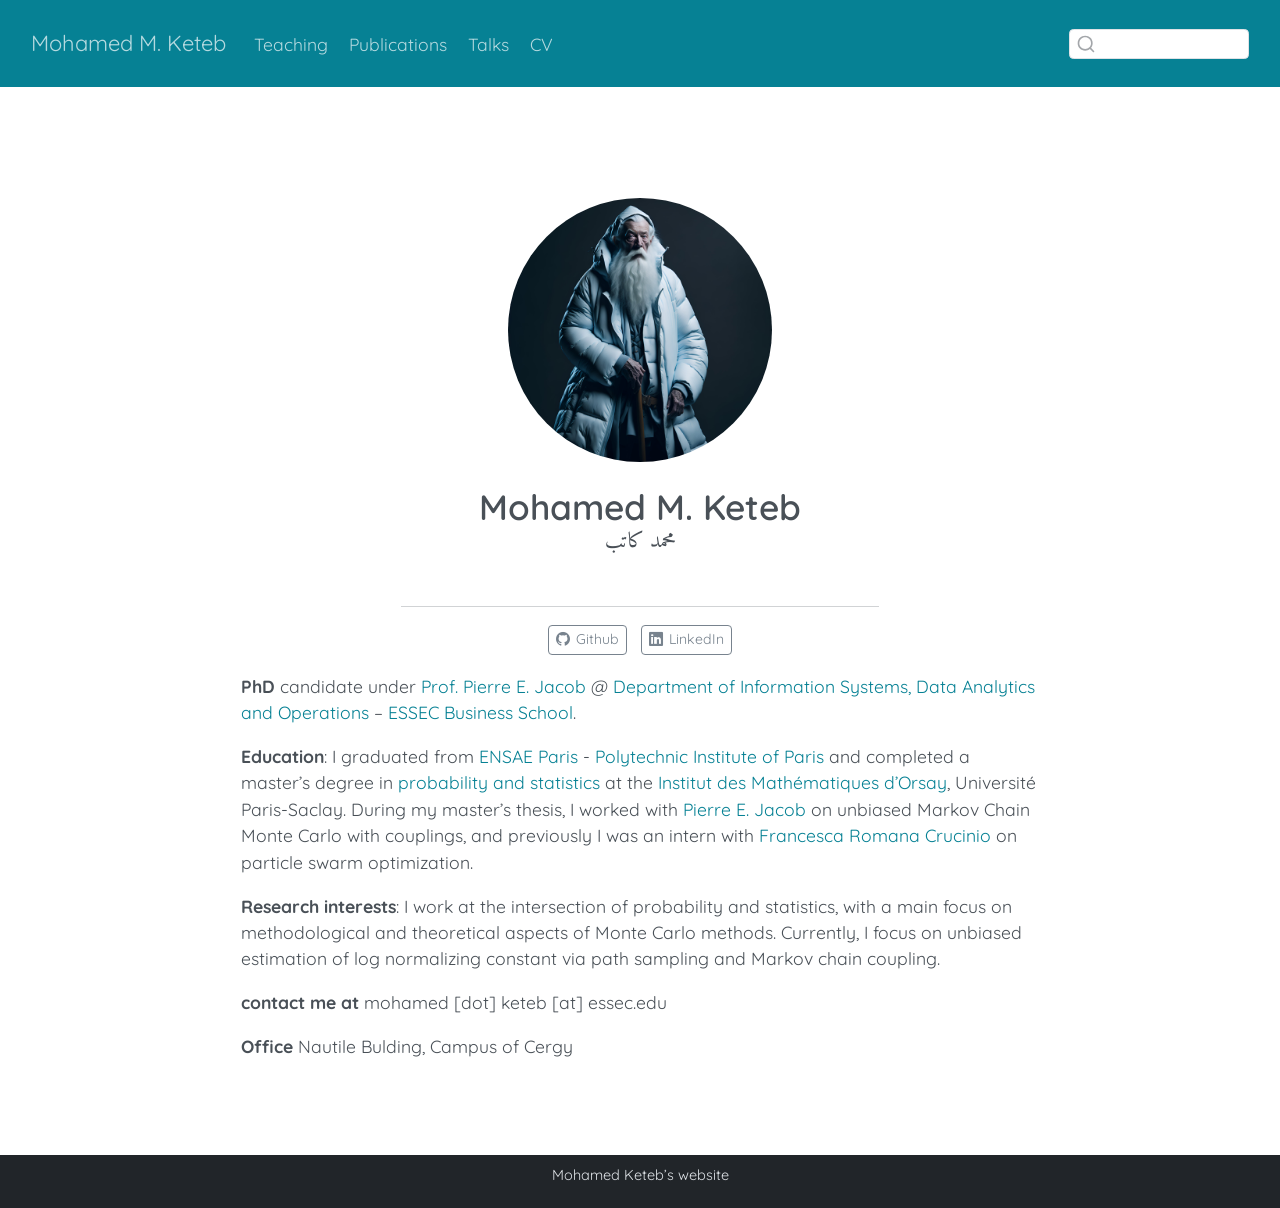
==== docs/index.html @ 49b53f2e "update" ====
<!DOCTYPE html>
<html xmlns="http://www.w3.org/1999/xhtml" lang="en" xml:lang="en"><head>

<meta charset="utf-8">
<meta name="generator" content="quarto-1.8.27">

<meta name="viewport" content="width=device-width, initial-scale=1.0, user-scalable=yes">


<title>Mohamed M. Keteb</title>
<style>
code{white-space: pre-wrap;}
span.smallcaps{font-variant: small-caps;}
div.columns{display: flex; gap: min(4vw, 1.5em);}
div.column{flex: auto; overflow-x: auto;}
div.hanging-indent{margin-left: 1.5em; text-indent: -1.5em;}
ul.task-list{list-style: none;}
ul.task-list li input[type="checkbox"] {
  width: 0.8em;
  margin: 0 0.8em 0.2em -1em; /* quarto-specific, see https://github.com/quarto-dev/quarto-cli/issues/4556 */ 
  vertical-align: middle;
}
</style>


<script src="site_libs/quarto-nav/quarto-nav.js"></script>
<script src="site_libs/clipboard/clipboard.min.js"></script>
<script src="site_libs/quarto-search/autocomplete.umd.js"></script>
<script src="site_libs/quarto-search/fuse.min.js"></script>
<script src="site_libs/quarto-search/quarto-search.js"></script>
<meta name="quarto:offset" content="./">
<script src="site_libs/quarto-html/quarto.js" type="module"></script>
<script src="site_libs/quarto-html/tabsets/tabsets.js" type="module"></script>
<script src="site_libs/quarto-html/axe/axe-check.js" type="module"></script>
<script src="site_libs/quarto-html/popper.min.js"></script>
<script src="site_libs/quarto-html/tippy.umd.min.js"></script>
<link href="site_libs/quarto-html/tippy.css" rel="stylesheet">
<link href="site_libs/quarto-html/quarto-syntax-highlighting-ed96de9b727972fe78a7b5d16c58bf87.css" rel="stylesheet" id="quarto-text-highlighting-styles">
<script src="site_libs/bootstrap/bootstrap.min.js"></script>
<link href="site_libs/bootstrap/bootstrap-icons.css" rel="stylesheet">
<link href="site_libs/bootstrap/bootstrap-7a1c7fc6e749b8eac3721e6289687cd8.min.css" rel="stylesheet" append-hash="true" id="quarto-bootstrap" data-mode="light">
<script id="quarto-search-options" type="application/json">{
  "location": "navbar",
  "copy-button": false,
  "collapse-after": 3,
  "panel-placement": "end",
  "type": "textbox",
  "limit": 50,
  "keyboard-shortcut": [
    "f",
    "/",
    "s"
  ],
  "language": {
    "search-no-results-text": "No results",
    "search-matching-documents-text": "matching documents",
    "search-copy-link-title": "Copy link to search",
    "search-hide-matches-text": "Hide additional matches",
    "search-more-match-text": "more match in this document",
    "search-more-matches-text": "more matches in this document",
    "search-clear-button-title": "Clear",
    "search-text-placeholder": "",
    "search-detached-cancel-button-title": "Cancel",
    "search-submit-button-title": "Submit",
    "search-label": "Search"
  }
}</script>


</head>

<body class="nav-fixed fullcontent quarto-light">

<div id="quarto-search-results"></div>
  <header id="quarto-header" class="headroom fixed-top">
    <nav class="navbar navbar-expand-lg " data-bs-theme="dark">
      <div class="navbar-container container-fluid">
      <div class="navbar-brand-container mx-auto">
    <a class="navbar-brand" href="./index.html">
    <span class="navbar-title">Mohamed M. Keteb</span>
    </a>
  </div>
            <div id="quarto-search" class="" title="Search"></div>
          <button class="navbar-toggler" type="button" data-bs-toggle="collapse" data-bs-target="#navbarCollapse" aria-controls="navbarCollapse" role="menu" aria-expanded="false" aria-label="Toggle navigation" onclick="if (window.quartoToggleHeadroom) { window.quartoToggleHeadroom(); }">
  <span class="navbar-toggler-icon"></span>
</button>
          <div class="collapse navbar-collapse" id="navbarCollapse">
            <ul class="navbar-nav navbar-nav-scroll me-auto">
  <li class="nav-item">
    <a class="nav-link" href="./teaching/index.html"> 
<span class="menu-text">Teaching</span></a>
  </li>  
  <li class="nav-item">
    <a class="nav-link" href="./publications/index.html"> 
<span class="menu-text">Publications</span></a>
  </li>  
  <li class="nav-item">
    <a class="nav-link" href="./talks/index.html"> 
<span class="menu-text">Talks</span></a>
  </li>  
  <li class="nav-item">
    <a class="nav-link" href="./cv/index.html"> 
<span class="menu-text">CV</span></a>
  </li>  
</ul>
          </div> <!-- /navcollapse -->
            <div class="quarto-navbar-tools">
</div>
      </div> <!-- /container-fluid -->
    </nav>
</header>
<!-- content -->
<div id="quarto-content" class="quarto-container page-columns page-rows-contents page-layout-article page-navbar">
<!-- sidebar -->
<!-- margin-sidebar -->
    
<!-- main -->
<main class="content" id="quarto-document-content">




<link href="https://fonts.googleapis.com/css2?family=Quicksand:wght@300;400;500;600;700&amp;family=Amiri:wght@400;700&amp;display=swap" rel="stylesheet">
<style>
body { font-family: 'Quicksand', sans-serif !important; font-weight: 400; }
h1, h2, h3 { font-family: 'Quicksand', sans-serif !important; font-weight: 600; }
</style>
<div class="quarto-about-jolla">
  <img src="img/my_image.jpg" class="about-image
  round " style="height: 15em; width: 15em;">
 <header id="title-block-header" class="quarto-title-block"><h1 class="title-hover title display-7">Mohamed M. Keteb<br><span class="arabic-name" lang="ar" dir="rtl">محمد كاتب</span></h1></header><div id="about-block">
</div> 
  <hr class="about-sep">
   <div class="about-links">
  <a href="https://github.com/MohamedKeteb" class="about-link" rel="" target="">
    <i class="bi bi-github"></i>
     <span class="about-link-text">Github</span>
  </a>
  <a href="https://www.linkedin.com/in/mohamed-mehdi-keteb-782258229" class="about-link" rel="" target="">
    <i class="bi bi-linkedin"></i>
     <span class="about-link-text">LinkedIn</span>
  </a>
</div>
</div>

<style>
.title-hover {
  cursor: pointer;
  transition: transform 0.3s ease;
  display: inline-block;
  line-height: 1.12;
}
.title-hover:hover {
  transform: scale(1.1);
}
.arabic-name {
  display: block;
  margin-top: 0.18rem;
  text-align: center;
  font-family: 'Amiri', serif;
  font-size: 0.6em;
  font-weight: 400;
  line-height: 1.1;
}
</style>

<div class="text-center">
  
</div>

<p><strong>PhD</strong> candidate under <a href="https://pierrejacob.org/">Prof.&nbsp;Pierre E. Jacob</a> @ <a href="https://ido-department.essec.edu/">Department of Information Systems, Data Analytics and Operations</a> – <a href="https://www.essec.edu/fr/">ESSEC Business School</a>.</p>
<p><strong>Education</strong>: I graduated from <a href="https://www.ensae.fr/">ENSAE Paris</a> - <a href="https://www.ip-paris.fr/">Polytechnic Institute of Paris</a> and completed a master’s degree in <a href="https://www.imo.universite-paris-saclay.fr/fr/etudiants/masters/mathematiques-et-applications/m2/mathematiques-de-laleatoire/">probability and statistics</a> at the <a href="https://www.imo.universite-paris-saclay.fr/fr/">Institut des Mathématiques d’Orsay</a>, Université Paris-Saclay. During my master’s thesis, I worked with <a href="https://pierrejacob.org/">Pierre E. Jacob</a> on unbiased Markov Chain Monte Carlo with couplings, and previously I was an intern with <a href="https://francescacrucinio.github.io/">Francesca Romana Crucinio</a> on particle swarm optimization.</p>
<p><strong>Research interests</strong>: I work at the intersection of probability and statistics, with a main focus on methodological and theoretical aspects of Monte Carlo methods. Currently, I focus on unbiased estimation of log normalizing constant via path sampling and Markov chain coupling.</p>
<p><strong>contact me at</strong> mohamed [dot] keteb [at] essec.edu</p>
<p><strong>Office</strong> Nautile Bulding, Campus of Cergy</p>




</main> <!-- /main -->
<script id="quarto-html-after-body" type="application/javascript">
  window.document.addEventListener("DOMContentLoaded", function (event) {
    const isCodeAnnotation = (el) => {
      for (const clz of el.classList) {
        if (clz.startsWith('code-annotation-')) {                     
          return true;
        }
      }
      return false;
    }
    const onCopySuccess = function(e) {
      // button target
      const button = e.trigger;
      // don't keep focus
      button.blur();
      // flash "checked"
      button.classList.add('code-copy-button-checked');
      var currentTitle = button.getAttribute("title");
      button.setAttribute("title", "Copied!");
      let tooltip;
      if (window.bootstrap) {
        button.setAttribute("data-bs-toggle", "tooltip");
        button.setAttribute("data-bs-placement", "left");
        button.setAttribute("data-bs-title", "Copied!");
        tooltip = new bootstrap.Tooltip(button, 
          { trigger: "manual", 
            customClass: "code-copy-button-tooltip",
            offset: [0, -8]});
        tooltip.show();    
      }
      setTimeout(function() {
        if (tooltip) {
          tooltip.hide();
          button.removeAttribute("data-bs-title");
          button.removeAttribute("data-bs-toggle");
          button.removeAttribute("data-bs-placement");
        }
        button.setAttribute("title", currentTitle);
        button.classList.remove('code-copy-button-checked');
      }, 1000);
      // clear code selection
      e.clearSelection();
    }
    const getTextToCopy = function(trigger) {
      const outerScaffold = trigger.parentElement.cloneNode(true);
      const codeEl = outerScaffold.querySelector('code');
      for (const childEl of codeEl.children) {
        if (isCodeAnnotation(childEl)) {
          childEl.remove();
        }
      }
      return codeEl.innerText;
    }
    const clipboard = new window.ClipboardJS('.code-copy-button:not([data-in-quarto-modal])', {
      text: getTextToCopy
    });
    clipboard.on('success', onCopySuccess);
    if (window.document.getElementById('quarto-embedded-source-code-modal')) {
      const clipboardModal = new window.ClipboardJS('.code-copy-button[data-in-quarto-modal]', {
        text: getTextToCopy,
        container: window.document.getElementById('quarto-embedded-source-code-modal')
      });
      clipboardModal.on('success', onCopySuccess);
    }
      var localhostRegex = new RegExp(/^(?:http|https):\/\/localhost\:?[0-9]*\//);
      var mailtoRegex = new RegExp(/^mailto:/);
        var filterRegex = new RegExp("https:\/\/mohamedketeb\.github\.io");
      var isInternal = (href) => {
          return filterRegex.test(href) || localhostRegex.test(href) || mailtoRegex.test(href);
      }
      // Inspect non-navigation links and adorn them if external
     var links = window.document.querySelectorAll('a[href]:not(.nav-link):not(.navbar-brand):not(.toc-action):not(.sidebar-link):not(.sidebar-item-toggle):not(.pagination-link):not(.no-external):not([aria-hidden]):not(.dropdown-item):not(.quarto-navigation-tool):not(.about-link)');
      for (var i=0; i<links.length; i++) {
        const link = links[i];
        if (!isInternal(link.href)) {
          // undo the damage that might have been done by quarto-nav.js in the case of
          // links that we want to consider external
          if (link.dataset.originalHref !== undefined) {
            link.href = link.dataset.originalHref;
          }
        }
      }
    function tippyHover(el, contentFn, onTriggerFn, onUntriggerFn) {
      const config = {
        allowHTML: true,
        maxWidth: 500,
        delay: 100,
        arrow: false,
        appendTo: function(el) {
            return el.parentElement;
        },
        interactive: true,
        interactiveBorder: 10,
        theme: 'quarto',
        placement: 'bottom-start',
      };
      if (contentFn) {
        config.content = contentFn;
      }
      if (onTriggerFn) {
        config.onTrigger = onTriggerFn;
      }
      if (onUntriggerFn) {
        config.onUntrigger = onUntriggerFn;
      }
      window.tippy(el, config); 
    }
    const noterefs = window.document.querySelectorAll('a[role="doc-noteref"]');
    for (var i=0; i<noterefs.length; i++) {
      const ref = noterefs[i];
      tippyHover(ref, function() {
        // use id or data attribute instead here
        let href = ref.getAttribute('data-footnote-href') || ref.getAttribute('href');
        try { href = new URL(href).hash; } catch {}
        const id = href.replace(/^#\/?/, "");
        const note = window.document.getElementById(id);
        if (note) {
          return note.innerHTML;
        } else {
          return "";
        }
      });
    }
    const xrefs = window.document.querySelectorAll('a.quarto-xref');
    const processXRef = (id, note) => {
      // Strip column container classes
      const stripColumnClz = (el) => {
        el.classList.remove("page-full", "page-columns");
        if (el.children) {
          for (const child of el.children) {
            stripColumnClz(child);
          }
        }
      }
      stripColumnClz(note)
      if (id === null || id.startsWith('sec-')) {
        // Special case sections, only their first couple elements
        const container = document.createElement("div");
        if (note.children && note.children.length > 2) {
          container.appendChild(note.children[0].cloneNode(true));
          for (let i = 1; i < note.children.length; i++) {
            const child = note.children[i];
            if (child.tagName === "P" && child.innerText === "") {
              continue;
            } else {
              container.appendChild(child.cloneNode(true));
              break;
            }
          }
          if (window.Quarto?.typesetMath) {
            window.Quarto.typesetMath(container);
          }
          return container.innerHTML
        } else {
          if (window.Quarto?.typesetMath) {
            window.Quarto.typesetMath(note);
          }
          return note.innerHTML;
        }
      } else {
        // Remove any anchor links if they are present
        const anchorLink = note.querySelector('a.anchorjs-link');
        if (anchorLink) {
          anchorLink.remove();
        }
        if (window.Quarto?.typesetMath) {
          window.Quarto.typesetMath(note);
        }
        if (note.classList.contains("callout")) {
          return note.outerHTML;
        } else {
          return note.innerHTML;
        }
      }
    }
    for (var i=0; i<xrefs.length; i++) {
      const xref = xrefs[i];
      tippyHover(xref, undefined, function(instance) {
        instance.disable();
        let url = xref.getAttribute('href');
        let hash = undefined; 
        if (url.startsWith('#')) {
          hash = url;
        } else {
          try { hash = new URL(url).hash; } catch {}
        }
        if (hash) {
          const id = hash.replace(/^#\/?/, "");
          const note = window.document.getElementById(id);
          if (note !== null) {
            try {
              const html = processXRef(id, note.cloneNode(true));
              instance.setContent(html);
            } finally {
              instance.enable();
              instance.show();
            }
          } else {
            // See if we can fetch this
            fetch(url.split('#')[0])
            .then(res => res.text())
            .then(html => {
              const parser = new DOMParser();
              const htmlDoc = parser.parseFromString(html, "text/html");
              const note = htmlDoc.getElementById(id);
              if (note !== null) {
                const html = processXRef(id, note);
                instance.setContent(html);
              } 
            }).finally(() => {
              instance.enable();
              instance.show();
            });
          }
        } else {
          // See if we can fetch a full url (with no hash to target)
          // This is a special case and we should probably do some content thinning / targeting
          fetch(url)
          .then(res => res.text())
          .then(html => {
            const parser = new DOMParser();
            const htmlDoc = parser.parseFromString(html, "text/html");
            const note = htmlDoc.querySelector('main.content');
            if (note !== null) {
              // This should only happen for chapter cross references
              // (since there is no id in the URL)
              // remove the first header
              if (note.children.length > 0 && note.children[0].tagName === "HEADER") {
                note.children[0].remove();
              }
              const html = processXRef(null, note);
              instance.setContent(html);
            } 
          }).finally(() => {
            instance.enable();
            instance.show();
          });
        }
      }, function(instance) {
      });
    }
        let selectedAnnoteEl;
        const selectorForAnnotation = ( cell, annotation) => {
          let cellAttr = 'data-code-cell="' + cell + '"';
          let lineAttr = 'data-code-annotation="' +  annotation + '"';
          const selector = 'span[' + cellAttr + '][' + lineAttr + ']';
          return selector;
        }
        const selectCodeLines = (annoteEl) => {
          const doc = window.document;
          const targetCell = annoteEl.getAttribute("data-target-cell");
          const targetAnnotation = annoteEl.getAttribute("data-target-annotation");
          const annoteSpan = window.document.querySelector(selectorForAnnotation(targetCell, targetAnnotation));
          const lines = annoteSpan.getAttribute("data-code-lines").split(",");
          const lineIds = lines.map((line) => {
            return targetCell + "-" + line;
          })
          let top = null;
          let height = null;
          let parent = null;
          if (lineIds.length > 0) {
              //compute the position of the single el (top and bottom and make a div)
              const el = window.document.getElementById(lineIds[0]);
              top = el.offsetTop;
              height = el.offsetHeight;
              parent = el.parentElement.parentElement;
            if (lineIds.length > 1) {
              const lastEl = window.document.getElementById(lineIds[lineIds.length - 1]);
              const bottom = lastEl.offsetTop + lastEl.offsetHeight;
              height = bottom - top;
            }
            if (top !== null && height !== null && parent !== null) {
              // cook up a div (if necessary) and position it 
              let div = window.document.getElementById("code-annotation-line-highlight");
              if (div === null) {
                div = window.document.createElement("div");
                div.setAttribute("id", "code-annotation-line-highlight");
                div.style.position = 'absolute';
                parent.appendChild(div);
              }
              div.style.top = top - 2 + "px";
              div.style.height = height + 4 + "px";
              div.style.left = 0;
              let gutterDiv = window.document.getElementById("code-annotation-line-highlight-gutter");
              if (gutterDiv === null) {
                gutterDiv = window.document.createElement("div");
                gutterDiv.setAttribute("id", "code-annotation-line-highlight-gutter");
                gutterDiv.style.position = 'absolute';
                const codeCell = window.document.getElementById(targetCell);
                const gutter = codeCell.querySelector('.code-annotation-gutter');
                gutter.appendChild(gutterDiv);
              }
              gutterDiv.style.top = top - 2 + "px";
              gutterDiv.style.height = height + 4 + "px";
            }
            selectedAnnoteEl = annoteEl;
          }
        };
        const unselectCodeLines = () => {
          const elementsIds = ["code-annotation-line-highlight", "code-annotation-line-highlight-gutter"];
          elementsIds.forEach((elId) => {
            const div = window.document.getElementById(elId);
            if (div) {
              div.remove();
            }
          });
          selectedAnnoteEl = undefined;
        };
          // Handle positioning of the toggle
      window.addEventListener(
        "resize",
        throttle(() => {
          elRect = undefined;
          if (selectedAnnoteEl) {
            selectCodeLines(selectedAnnoteEl);
          }
        }, 10)
      );
      function throttle(fn, ms) {
      let throttle = false;
      let timer;
        return (...args) => {
          if(!throttle) { // first call gets through
              fn.apply(this, args);
              throttle = true;
          } else { // all the others get throttled
              if(timer) clearTimeout(timer); // cancel #2
              timer = setTimeout(() => {
                fn.apply(this, args);
                timer = throttle = false;
              }, ms);
          }
        };
      }
        // Attach click handler to the DT
        const annoteDls = window.document.querySelectorAll('dt[data-target-cell]');
        for (const annoteDlNode of annoteDls) {
          annoteDlNode.addEventListener('click', (event) => {
            const clickedEl = event.target;
            if (clickedEl !== selectedAnnoteEl) {
              unselectCodeLines();
              const activeEl = window.document.querySelector('dt[data-target-cell].code-annotation-active');
              if (activeEl) {
                activeEl.classList.remove('code-annotation-active');
              }
              selectCodeLines(clickedEl);
              clickedEl.classList.add('code-annotation-active');
            } else {
              // Unselect the line
              unselectCodeLines();
              clickedEl.classList.remove('code-annotation-active');
            }
          });
        }
    const findCites = (el) => {
      const parentEl = el.parentElement;
      if (parentEl) {
        const cites = parentEl.dataset.cites;
        if (cites) {
          return {
            el,
            cites: cites.split(' ')
          };
        } else {
          return findCites(el.parentElement)
        }
      } else {
        return undefined;
      }
    };
    var bibliorefs = window.document.querySelectorAll('a[role="doc-biblioref"]');
    for (var i=0; i<bibliorefs.length; i++) {
      const ref = bibliorefs[i];
      const citeInfo = findCites(ref);
      if (citeInfo) {
        tippyHover(citeInfo.el, function() {
          var popup = window.document.createElement('div');
          citeInfo.cites.forEach(function(cite) {
            var citeDiv = window.document.createElement('div');
            citeDiv.classList.add('hanging-indent');
            citeDiv.classList.add('csl-entry');
            var biblioDiv = window.document.getElementById('ref-' + cite);
            if (biblioDiv) {
              citeDiv.innerHTML = biblioDiv.innerHTML;
            }
            popup.appendChild(citeDiv);
          });
          return popup.innerHTML;
        });
      }
    }
  });
  </script>
</div> <!-- /content -->
<footer class="footer">
  <div class="nav-footer">
    <div class="nav-footer-left">
      &nbsp;
    </div>   
    <div class="nav-footer-center">
<p><span class="faux-block">Mohamed Keteb’s website</span></p>
</div>
    <div class="nav-footer-right">
      &nbsp;
    </div>
  </div>
</footer>




</body></html>
---- docs/site_libs/quarto-html/tippy.css ----
.tippy-box[data-animation=fade][data-state=hidden]{opacity:0}[data-tippy-root]{max-width:calc(100vw - 10px)}.tippy-box{position:relative;background-color:#333;color:#fff;border-radius:4px;font-size:14px;line-height:1.4;white-space:normal;outline:0;transition-property:transform,visibility,opacity}.tippy-box[data-placement^=top]>.tippy-arrow{bottom:0}.tippy-box[data-placement^=top]>.tippy-arrow:before{bottom:-7px;left:0;border-width:8px 8px 0;border-top-color:initial;transform-origin:center top}.tippy-box[data-placement^=bottom]>.tippy-arrow{top:0}.tippy-box[data-placement^=bottom]>.tippy-arrow:before{top:-7px;left:0;border-width:0 8px 8px;border-bottom-color:initial;transform-origin:center bottom}.tippy-box[data-placement^=left]>.tippy-arrow{right:0}.tippy-box[data-placement^=left]>.tippy-arrow:before{border-width:8px 0 8px 8px;border-left-color:initial;right:-7px;transform-origin:center left}.tippy-box[data-placement^=right]>.tippy-arrow{left:0}.tippy-box[data-placement^=right]>.tippy-arrow:before{left:-7px;border-width:8px 8px 8px 0;border-right-color:initial;transform-origin:center right}.tippy-box[data-inertia][data-state=visible]{transition-timing-function:cubic-bezier(.54,1.5,.38,1.11)}.tippy-arrow{width:16px;height:16px;color:#333}.tippy-arrow:before{content:"";position:absolute;border-color:transparent;border-style:solid}.tippy-content{position:relative;padding:5px 9px;z-index:1}
---- docs/site_libs/quarto-html/quarto-syntax-highlighting-ed96de9b727972fe78a7b5d16c58bf87.css ----
/* quarto syntax highlight colors */
:root {
  --quarto-hl-ot-color: #003B4F;
  --quarto-hl-at-color: #657422;
  --quarto-hl-ss-color: #20794D;
  --quarto-hl-an-color: #5E5E5E;
  --quarto-hl-fu-color: #4758AB;
  --quarto-hl-st-color: #20794D;
  --quarto-hl-cf-color: #003B4F;
  --quarto-hl-op-color: #5E5E5E;
  --quarto-hl-er-color: #AD0000;
  --quarto-hl-bn-color: #AD0000;
  --quarto-hl-al-color: #AD0000;
  --quarto-hl-va-color: #111111;
  --quarto-hl-bu-color: inherit;
  --quarto-hl-ex-color: inherit;
  --quarto-hl-pp-color: #AD0000;
  --quarto-hl-in-color: #5E5E5E;
  --quarto-hl-vs-color: #20794D;
  --quarto-hl-wa-color: #5E5E5E;
  --quarto-hl-do-color: #5E5E5E;
  --quarto-hl-im-color: #00769E;
  --quarto-hl-ch-color: #20794D;
  --quarto-hl-dt-color: #AD0000;
  --quarto-hl-fl-color: #AD0000;
  --quarto-hl-co-color: #5E5E5E;
  --quarto-hl-cv-color: #5E5E5E;
  --quarto-hl-cn-color: #8f5902;
  --quarto-hl-sc-color: #5E5E5E;
  --quarto-hl-dv-color: #AD0000;
  --quarto-hl-kw-color: #003B4F;
}

/* other quarto variables */
:root {
  --quarto-font-monospace: SFMono-Regular, Menlo, Monaco, Consolas, "Liberation Mono", "Courier New", monospace;
}

/* syntax highlight based on Pandoc's rules */
pre > code.sourceCode > span {
  color: #003B4F;
}

code.sourceCode > span {
  color: #003B4F;
}

div.sourceCode,
div.sourceCode pre.sourceCode {
  color: #003B4F;
}

/* Normal */
code span {
  color: #003B4F;
}

/* Alert */
code span.al {
  color: #AD0000;
  font-style: inherit;
}

/* Annotation */
code span.an {
  color: #5E5E5E;
  font-style: inherit;
}

/* Attribute */
code span.at {
  color: #657422;
  font-style: inherit;
}

/* BaseN */
code span.bn {
  color: #AD0000;
  font-style: inherit;
}

/* BuiltIn */
code span.bu {
  font-style: inherit;
}

/* ControlFlow */
code span.cf {
  color: #003B4F;
  font-weight: bold;
  font-style: inherit;
}

/* Char */
code span.ch {
  color: #20794D;
  font-style: inherit;
}

/* Constant */
code span.cn {
  color: #8f5902;
  font-style: inherit;
}

/* Comment */
code span.co {
  color: #5E5E5E;
  font-style: inherit;
}

/* CommentVar */
code span.cv {
  color: #5E5E5E;
  font-style: italic;
}

/* Documentation */
code span.do {
  color: #5E5E5E;
  font-style: italic;
}

/* DataType */
code span.dt {
  color: #AD0000;
  font-style: inherit;
}

/* DecVal */
code span.dv {
  color: #AD0000;
  font-style: inherit;
}

/* Error */
code span.er {
  color: #AD0000;
  font-style: inherit;
}

/* Extension */
code span.ex {
  font-style: inherit;
}

/* Float */
code span.fl {
  color: #AD0000;
  font-style: inherit;
}

/* Function */
code span.fu {
  color: #4758AB;
  font-style: inherit;
}

/* Import */
code span.im {
  color: #00769E;
  font-style: inherit;
}

/* Information */
code span.in {
  color: #5E5E5E;
  font-style: inherit;
}

/* Keyword */
code span.kw {
  color: #003B4F;
  font-weight: bold;
  font-style: inherit;
}

/* Operator */
code span.op {
  color: #5E5E5E;
  font-style: inherit;
}

/* Other */
code span.ot {
  color: #003B4F;
  font-style: inherit;
}

/* Preprocessor */
code span.pp {
  color: #AD0000;
  font-style: inherit;
}

/* SpecialChar */
code span.sc {
  color: #5E5E5E;
  font-style: inherit;
}

/* SpecialString */
code span.ss {
  color: #20794D;
  font-style: inherit;
}

/* String */
code span.st {
  color: #20794D;
  font-style: inherit;
}

/* Variable */
code span.va {
  color: #111111;
  font-style: inherit;
}

/* VerbatimString */
code span.vs {
  color: #20794D;
  font-style: inherit;
}

/* Warning */
code span.wa {
  color: #5E5E5E;
  font-style: italic;
}

.prevent-inlining {
  content: "</";
}

/*# sourceMappingURL=0920dd6d7437995b8cdf7429764427b1.css.map */
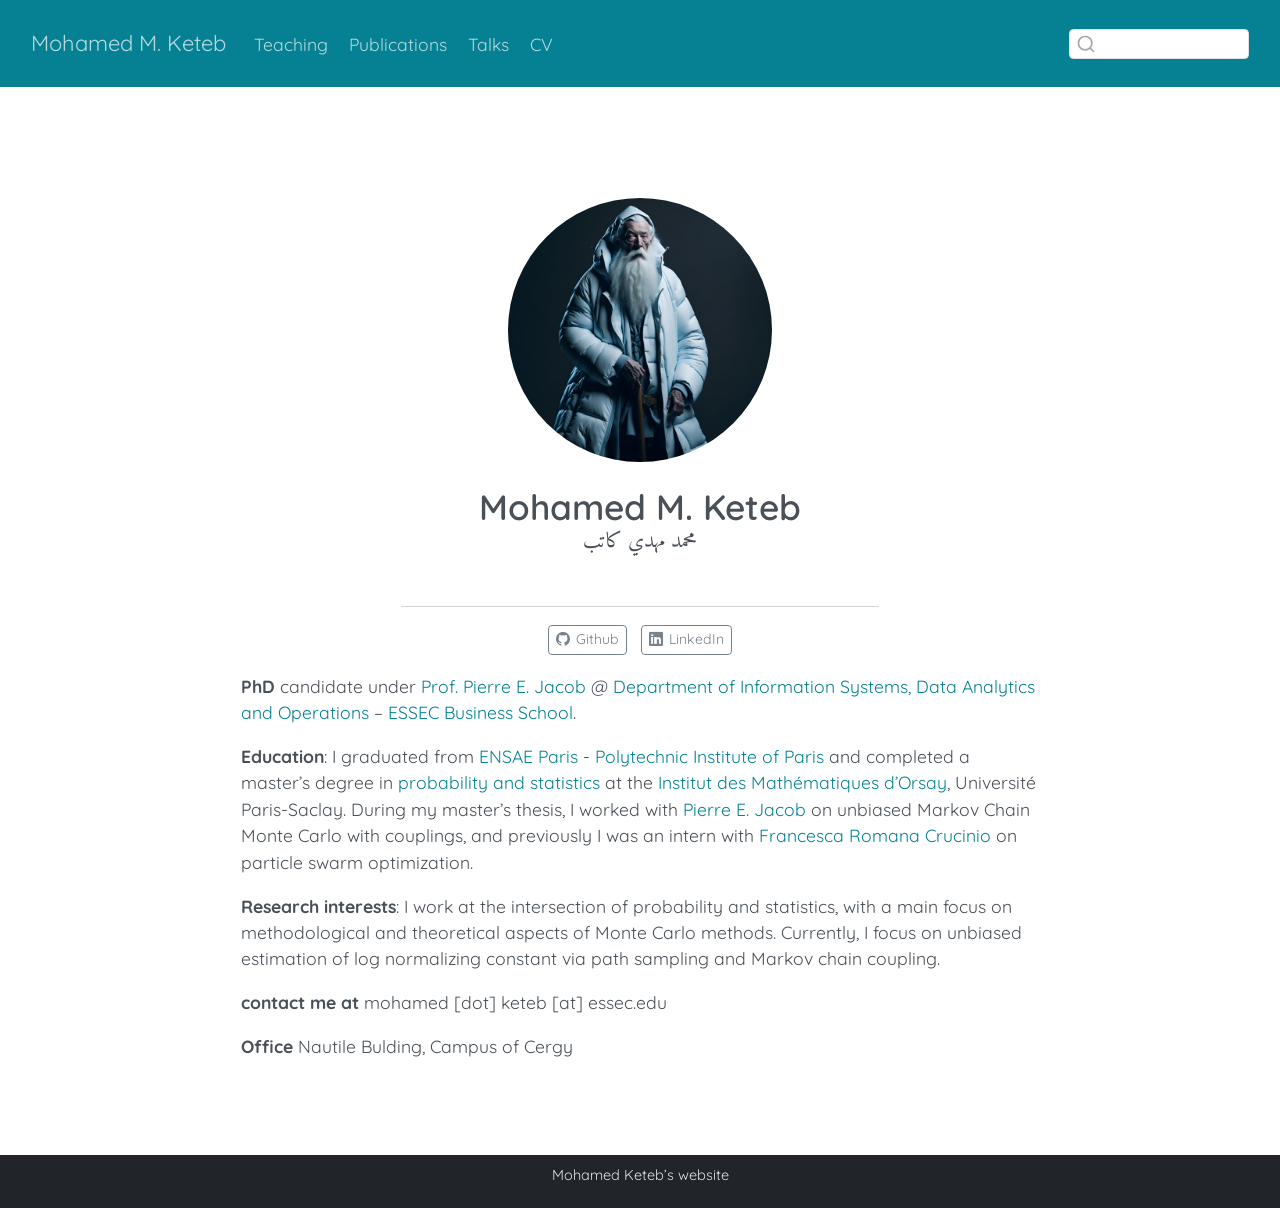
==== commit 66352837: "update" ====
--- a/docs/index.html
+++ b/docs/index.html
@@ -128,7 +128,7 @@
 <div class="quarto-about-jolla">
   <img src="img/my_image.jpg" class="about-image
   round " style="height: 15em; width: 15em;">
- <header id="title-block-header" class="quarto-title-block"><h1 class="title-hover title display-7">Mohamed M. Keteb<br><span class="arabic-name" lang="ar" dir="rtl">محمد كاتب</span></h1></header><div id="about-block">
+ <header id="title-block-header" class="quarto-title-block"><h1 class="title-hover title display-7">Mohamed M. Keteb<br><span class="arabic-name" lang="ar" dir="rtl">محمد مهدي كاتب</span></h1></header><div id="about-block">
 </div> 
   <hr class="about-sep">
    <div class="about-links">
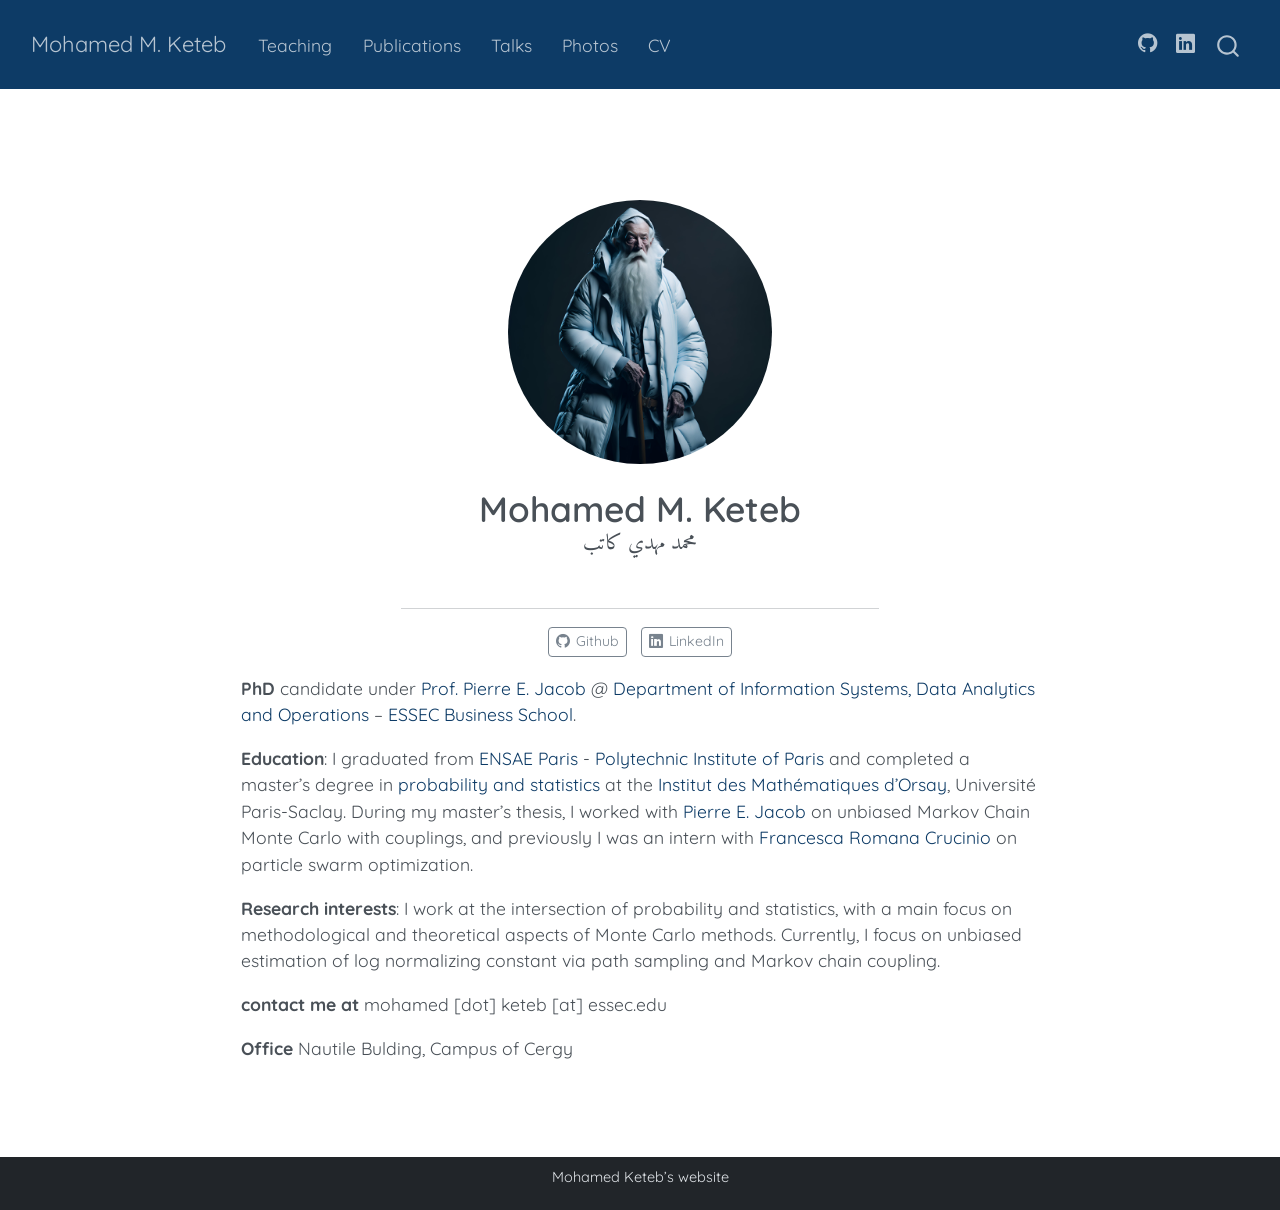
==== commit 770458ee: "update" ====
--- a/docs/index.html
+++ b/docs/index.html
@@ -38,13 +38,13 @@
 <link href="site_libs/quarto-html/quarto-syntax-highlighting-ed96de9b727972fe78a7b5d16c58bf87.css" rel="stylesheet" id="quarto-text-highlighting-styles">
 <script src="site_libs/bootstrap/bootstrap.min.js"></script>
 <link href="site_libs/bootstrap/bootstrap-icons.css" rel="stylesheet">
-<link href="site_libs/bootstrap/bootstrap-7a1c7fc6e749b8eac3721e6289687cd8.min.css" rel="stylesheet" append-hash="true" id="quarto-bootstrap" data-mode="light">
+<link href="site_libs/bootstrap/bootstrap-d5309c38630d552be7243992949ffe7e.min.css" rel="stylesheet" append-hash="true" id="quarto-bootstrap" data-mode="light">
 <script id="quarto-search-options" type="application/json">{
   "location": "navbar",
   "copy-button": false,
   "collapse-after": 3,
   "panel-placement": "end",
-  "type": "textbox",
+  "type": "overlay",
   "limit": 50,
   "keyboard-shortcut": [
     "f",
@@ -99,8 +99,24 @@
 <span class="menu-text">Talks</span></a>
   </li>  
   <li class="nav-item">
+    <a class="nav-link" href="./photos/index.html"> 
+<span class="menu-text">Photos</span></a>
+  </li>  
+  <li class="nav-item">
     <a class="nav-link" href="./cv/index.html"> 
 <span class="menu-text">CV</span></a>
+  </li>  
+</ul>
+            <ul class="navbar-nav navbar-nav-scroll ms-auto">
+  <li class="nav-item compact">
+    <a class="nav-link" href="https://github.com/MohamedKeteb"> <i class="bi bi-github" role="img" aria-label="GitHub">
+</i> 
+<span class="menu-text"></span></a>
+  </li>  
+  <li class="nav-item compact">
+    <a class="nav-link" href="https://www.linkedin.com/in/mohamed-mehdi-keteb-782258229"> <i class="bi bi-linkedin" role="img" aria-label="LinkedIn">
+</i> 
+<span class="menu-text"></span></a>
   </li>  
 </ul>
           </div> <!-- /navcollapse -->
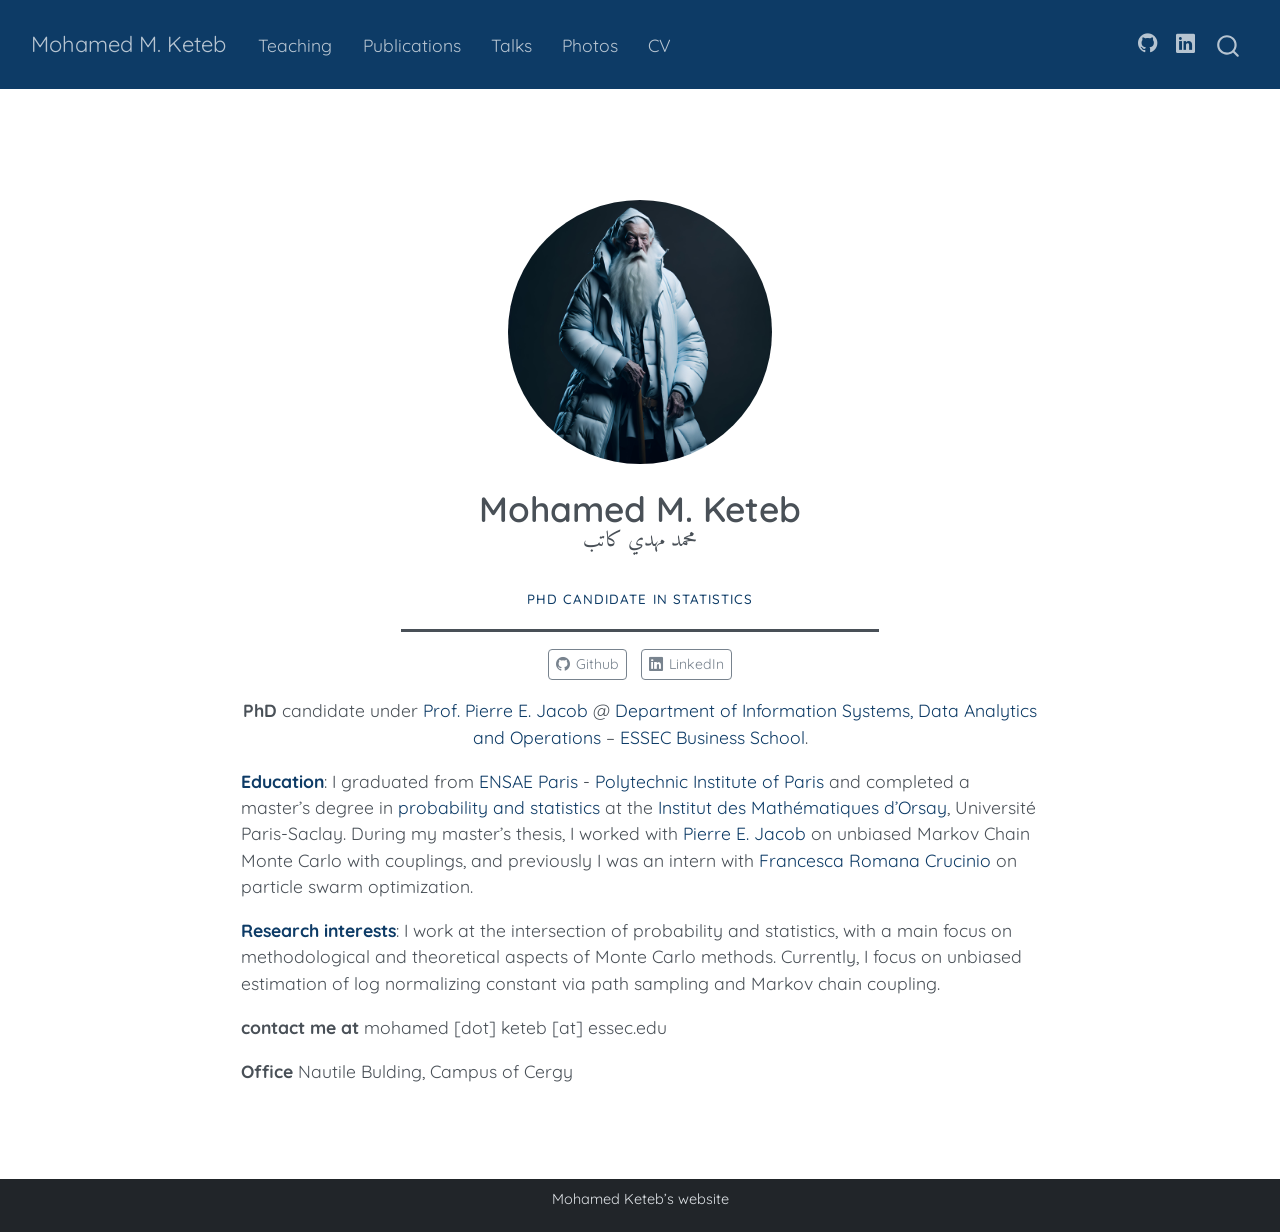
==== commit 0fc29ec4: "update" ====
--- a/docs/index.html
+++ b/docs/index.html
@@ -144,7 +144,7 @@
 <div class="quarto-about-jolla">
   <img src="img/my_image.jpg" class="about-image
   round " style="height: 15em; width: 15em;">
- <header id="title-block-header" class="quarto-title-block"><h1 class="title-hover title display-7">Mohamed M. Keteb<br><span class="arabic-name" lang="ar" dir="rtl">محمد مهدي كاتب</span></h1></header><div id="about-block">
+ <header id="title-block-header" class="quarto-title-block"><h1 class="title-hover title display-7">Mohamed M. Keteb<br><span class="arabic-name" lang="ar" dir="rtl">محمد مهدي كاتب</span><br><span class="subtitle-line">PhD Candidate in Statistics</span></h1></header><div id="about-block">
 </div> 
   <hr class="about-sep">
    <div class="about-links">
@@ -160,6 +160,11 @@
 </div>
 
 <style>
+.about-sep {
+  border-top: 3px solid currentColor;
+  opacity: 1;
+  margin-top: 0.05rem;
+}
 .title-hover {
   cursor: pointer;
   transition: transform 0.3s ease;
@@ -171,22 +176,38 @@
 }
 .arabic-name {
   display: block;
-  margin-top: 0.18rem;
+  margin-top: 0.01rem;
   text-align: center;
   font-family: 'Amiri', serif;
   font-size: 0.6em;
   font-weight: 400;
   line-height: 1.1;
 }
+.subtitle-line {
+  display: block;
+  margin-top: 0;
+  margin-bottom: -1.1rem;
+  text-align: center;
+  font-size: 0.38em;
+  font-weight: 500;
+  letter-spacing: 0.08em;
+  text-transform: uppercase;
+  color: #0d3b66;
+}
+.theme-accent {
+  color: #0d3b66;
+}
 </style>
 
 <div class="text-center">
   
 </div>
 
+<div class="text-center">
 <p><strong>PhD</strong> candidate under <a href="https://pierrejacob.org/">Prof.&nbsp;Pierre E. Jacob</a> @ <a href="https://ido-department.essec.edu/">Department of Information Systems, Data Analytics and Operations</a> – <a href="https://www.essec.edu/fr/">ESSEC Business School</a>.</p>
-<p><strong>Education</strong>: I graduated from <a href="https://www.ensae.fr/">ENSAE Paris</a> - <a href="https://www.ip-paris.fr/">Polytechnic Institute of Paris</a> and completed a master’s degree in <a href="https://www.imo.universite-paris-saclay.fr/fr/etudiants/masters/mathematiques-et-applications/m2/mathematiques-de-laleatoire/">probability and statistics</a> at the <a href="https://www.imo.universite-paris-saclay.fr/fr/">Institut des Mathématiques d’Orsay</a>, Université Paris-Saclay. During my master’s thesis, I worked with <a href="https://pierrejacob.org/">Pierre E. Jacob</a> on unbiased Markov Chain Monte Carlo with couplings, and previously I was an intern with <a href="https://francescacrucinio.github.io/">Francesca Romana Crucinio</a> on particle swarm optimization.</p>
-<p><strong>Research interests</strong>: I work at the intersection of probability and statistics, with a main focus on methodological and theoretical aspects of Monte Carlo methods. Currently, I focus on unbiased estimation of log normalizing constant via path sampling and Markov chain coupling.</p>
+</div>
+<p><span class="theme-accent"><strong>Education</strong></span>: I graduated from <a href="https://www.ensae.fr/">ENSAE Paris</a> - <a href="https://www.ip-paris.fr/">Polytechnic Institute of Paris</a> and completed a master’s degree in <a href="https://www.imo.universite-paris-saclay.fr/fr/etudiants/masters/mathematiques-et-applications/m2/mathematiques-de-laleatoire/">probability and statistics</a> at the <a href="https://www.imo.universite-paris-saclay.fr/fr/">Institut des Mathématiques d’Orsay</a>, Université Paris-Saclay. During my master’s thesis, I worked with <a href="https://pierrejacob.org/">Pierre E. Jacob</a> on unbiased Markov Chain Monte Carlo with couplings, and previously I was an intern with <a href="https://francescacrucinio.github.io/">Francesca Romana Crucinio</a> on particle swarm optimization.</p>
+<p><span class="theme-accent"><strong>Research interests</strong></span>: I work at the intersection of probability and statistics, with a main focus on methodological and theoretical aspects of Monte Carlo methods. Currently, I focus on unbiased estimation of log normalizing constant via path sampling and Markov chain coupling.</p>
 <p><strong>contact me at</strong> mohamed [dot] keteb [at] essec.edu</p>
 <p><strong>Office</strong> Nautile Bulding, Campus of Cergy</p>
 
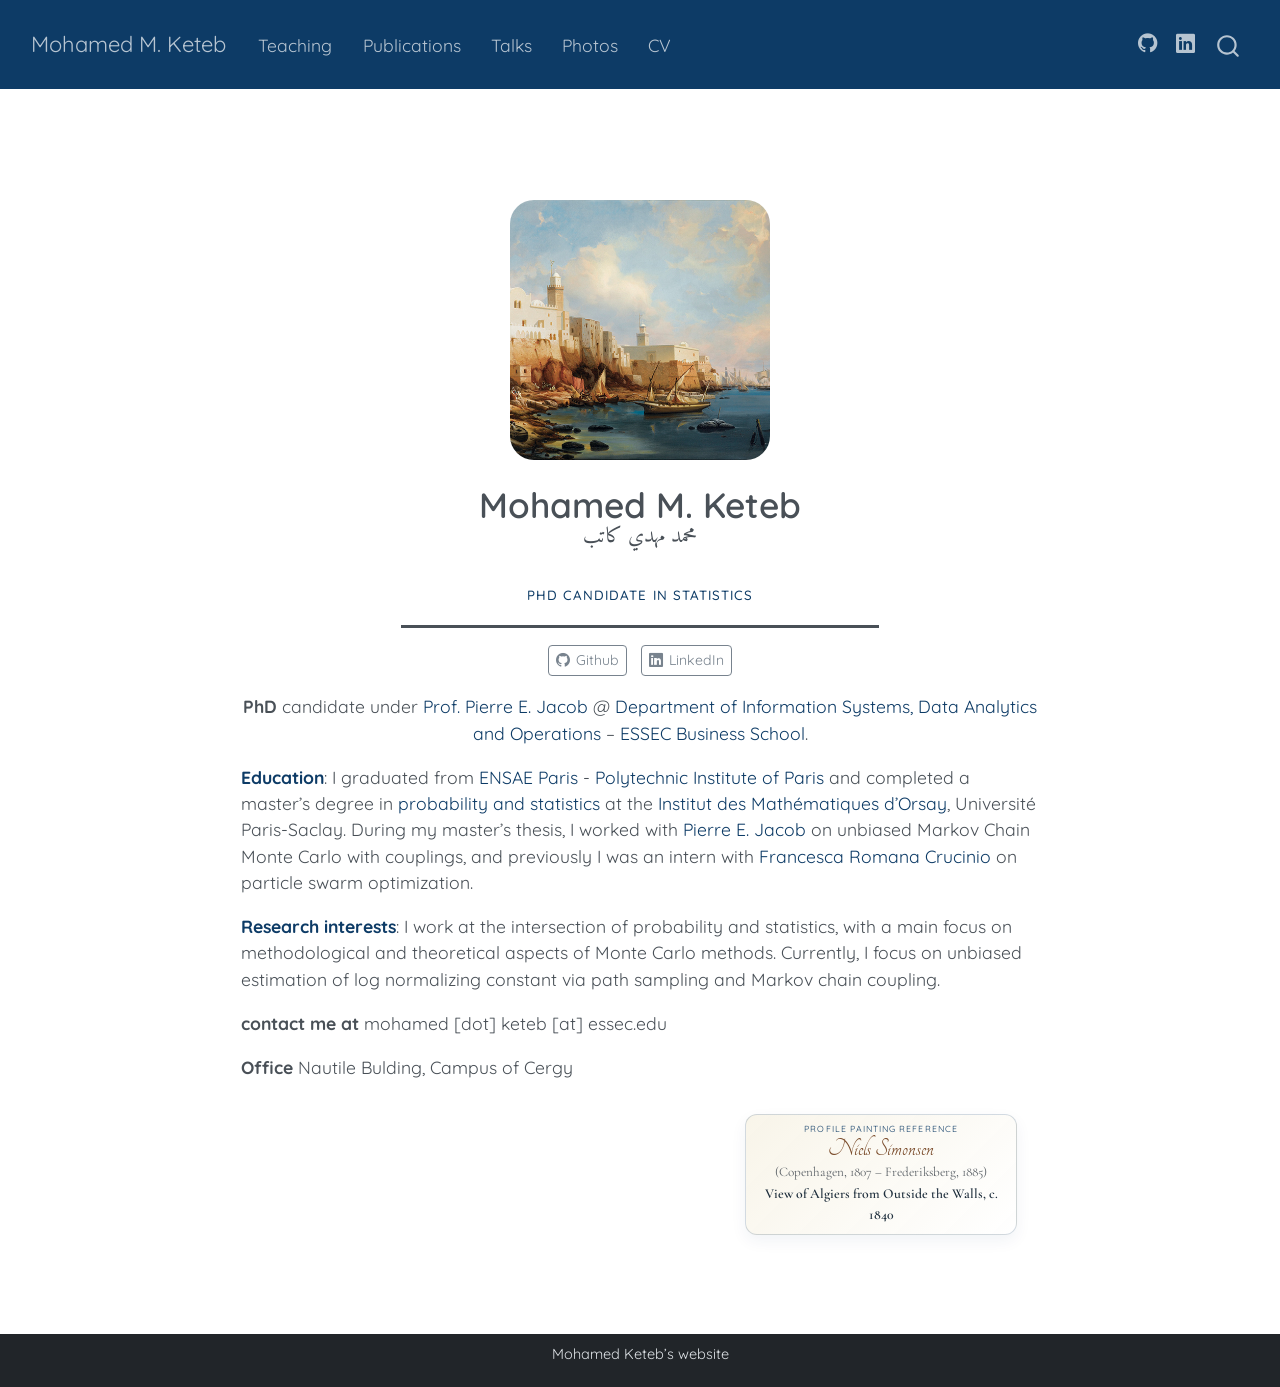
==== commit 8bca65f2: "update" ====
--- a/docs/index.html
+++ b/docs/index.html
@@ -29,6 +29,7 @@
 <script src="site_libs/quarto-search/fuse.min.js"></script>
 <script src="site_libs/quarto-search/quarto-search.js"></script>
 <meta name="quarto:offset" content="./">
+<link href="./img/logo-mk.svg" rel="icon" type="image/svg+xml">
 <script src="site_libs/quarto-html/quarto.js" type="module"></script>
 <script src="site_libs/quarto-html/tabsets/tabsets.js" type="module"></script>
 <script src="site_libs/quarto-html/axe/axe-check.js" type="module"></script>
@@ -38,7 +39,7 @@
 <link href="site_libs/quarto-html/quarto-syntax-highlighting-ed96de9b727972fe78a7b5d16c58bf87.css" rel="stylesheet" id="quarto-text-highlighting-styles">
 <script src="site_libs/bootstrap/bootstrap.min.js"></script>
 <link href="site_libs/bootstrap/bootstrap-icons.css" rel="stylesheet">
-<link href="site_libs/bootstrap/bootstrap-d5309c38630d552be7243992949ffe7e.min.css" rel="stylesheet" append-hash="true" id="quarto-bootstrap" data-mode="light">
+<link href="site_libs/bootstrap/bootstrap-96eaf00764adfad039805268f6b9ad21.min.css" rel="stylesheet" append-hash="true" id="quarto-bootstrap" data-mode="light">
 <script id="quarto-search-options" type="application/json">{
   "location": "navbar",
   "copy-button": false,
@@ -136,13 +137,18 @@
 
 
 
-<link href="https://fonts.googleapis.com/css2?family=Quicksand:wght@300;400;500;600;700&amp;family=Amiri:wght@400;700&amp;display=swap" rel="stylesheet">
+<link href="https://fonts.googleapis.com/css2?family=Quicksand:wght@300;400;500;600;700&amp;family=Amiri:wght@400;700&amp;family=Cormorant+Garamond:wght@400;500;600&amp;family=Tangerine:wght@700&amp;display=swap" rel="stylesheet">
 <style>
 body { font-family: 'Quicksand', sans-serif !important; font-weight: 400; }
 h1, h2, h3 { font-family: 'Quicksand', sans-serif !important; font-weight: 600; }
+.navbar-brand-logo { display: none !important; }
+main.content {
+  position: relative;
+  padding-bottom: 9rem;
+}
 </style>
 <div class="quarto-about-jolla">
-  <img src="img/my_image.jpg" class="about-image
+  <img src="img/alger_img.jpg" class="about-image
   round " style="height: 15em; width: 15em;">
  <header id="title-block-header" class="quarto-title-block"><h1 class="title-hover title display-7">Mohamed M. Keteb<br><span class="arabic-name" lang="ar" dir="rtl">محمد مهدي كاتب</span><br><span class="subtitle-line">PhD Candidate in Statistics</span></h1></header><div id="about-block">
 </div> 
@@ -197,6 +203,76 @@
 .theme-accent {
   color: #0d3b66;
 }
+.quarto-about-jolla .about-image {
+  width: 260px !important;
+  height: 260px !important;
+  aspect-ratio: 1 / 1;
+  object-fit: cover !important;
+  border-radius: 24px !important;
+}
+.profile-art-note {
+  position: absolute;
+  right: 1.2rem;
+  bottom: 1.2rem;
+  z-index: 20;
+  max-width: 15.5rem;
+  margin: 0;
+  padding: 0.42rem 0.68rem 0.48rem;
+  border: 1px solid rgba(13, 59, 102, 0.18);
+  border-radius: 12px;
+  background: linear-gradient(135deg, rgba(248, 244, 232, 0.95), rgba(255, 255, 255, 0.98));
+  box-shadow: 0 6px 16px rgba(13, 59, 102, 0.06);
+  text-align: center;
+  backdrop-filter: blur(6px);
+}
+.profile-art-kicker {
+  display: block;
+  margin-bottom: 0.1rem;
+  font-size: 0.5rem;
+  letter-spacing: 0.12em;
+  text-transform: uppercase;
+  color: #0d3b66;
+}
+.profile-art-artist {
+  display: block;
+  margin-bottom: 0.05rem;
+  font-family: 'Tangerine', cursive;
+  font-size: 1.5rem;
+  line-height: 0.95;
+  color: #7a4b2a;
+}
+.profile-art-meta,
+.profile-art-title {
+  display: block;
+  font-family: 'Cormorant Garamond', serif;
+}
+.profile-art-meta {
+  font-size: 0.75rem;
+  color: rgba(73, 80, 87, 0.9);
+}
+.profile-art-title {
+  margin-top: 0.08rem;
+  font-size: 0.78rem;
+  font-weight: 600;
+  color: #1f2f3d;
+}
+@media (max-width: 700px) {
+  .profile-art-note {
+    right: 0.75rem;
+    bottom: 0.75rem;
+    max-width: 14rem;
+    padding: 0.4rem 0.62rem 0.45rem;
+  }
+  .profile-art-artist {
+    font-size: 1.35rem;
+  }
+  .profile-art-meta {
+    font-size: 0.7rem;
+  }
+  .profile-art-title {
+    font-size: 0.74rem;
+  }
+}
 </style>
 
 <div class="text-center">
@@ -210,6 +286,12 @@
 <p><span class="theme-accent"><strong>Research interests</strong></span>: I work at the intersection of probability and statistics, with a main focus on methodological and theoretical aspects of Monte Carlo methods. Currently, I focus on unbiased estimation of log normalizing constant via path sampling and Markov chain coupling.</p>
 <p><strong>contact me at</strong> mohamed [dot] keteb [at] essec.edu</p>
 <p><strong>Office</strong> Nautile Bulding, Campus of Cergy</p>
+<div class="profile-art-note">
+  <span class="profile-art-kicker">Profile Painting Reference</span>
+  <span class="profile-art-artist">Niels Simonsen</span>
+  <span class="profile-art-meta">(Copenhagen, 1807 – Frederiksberg, 1885)</span>
+  <span class="profile-art-title">View of Algiers from Outside the Walls, c. 1840</span>
+</div>
 
 
 
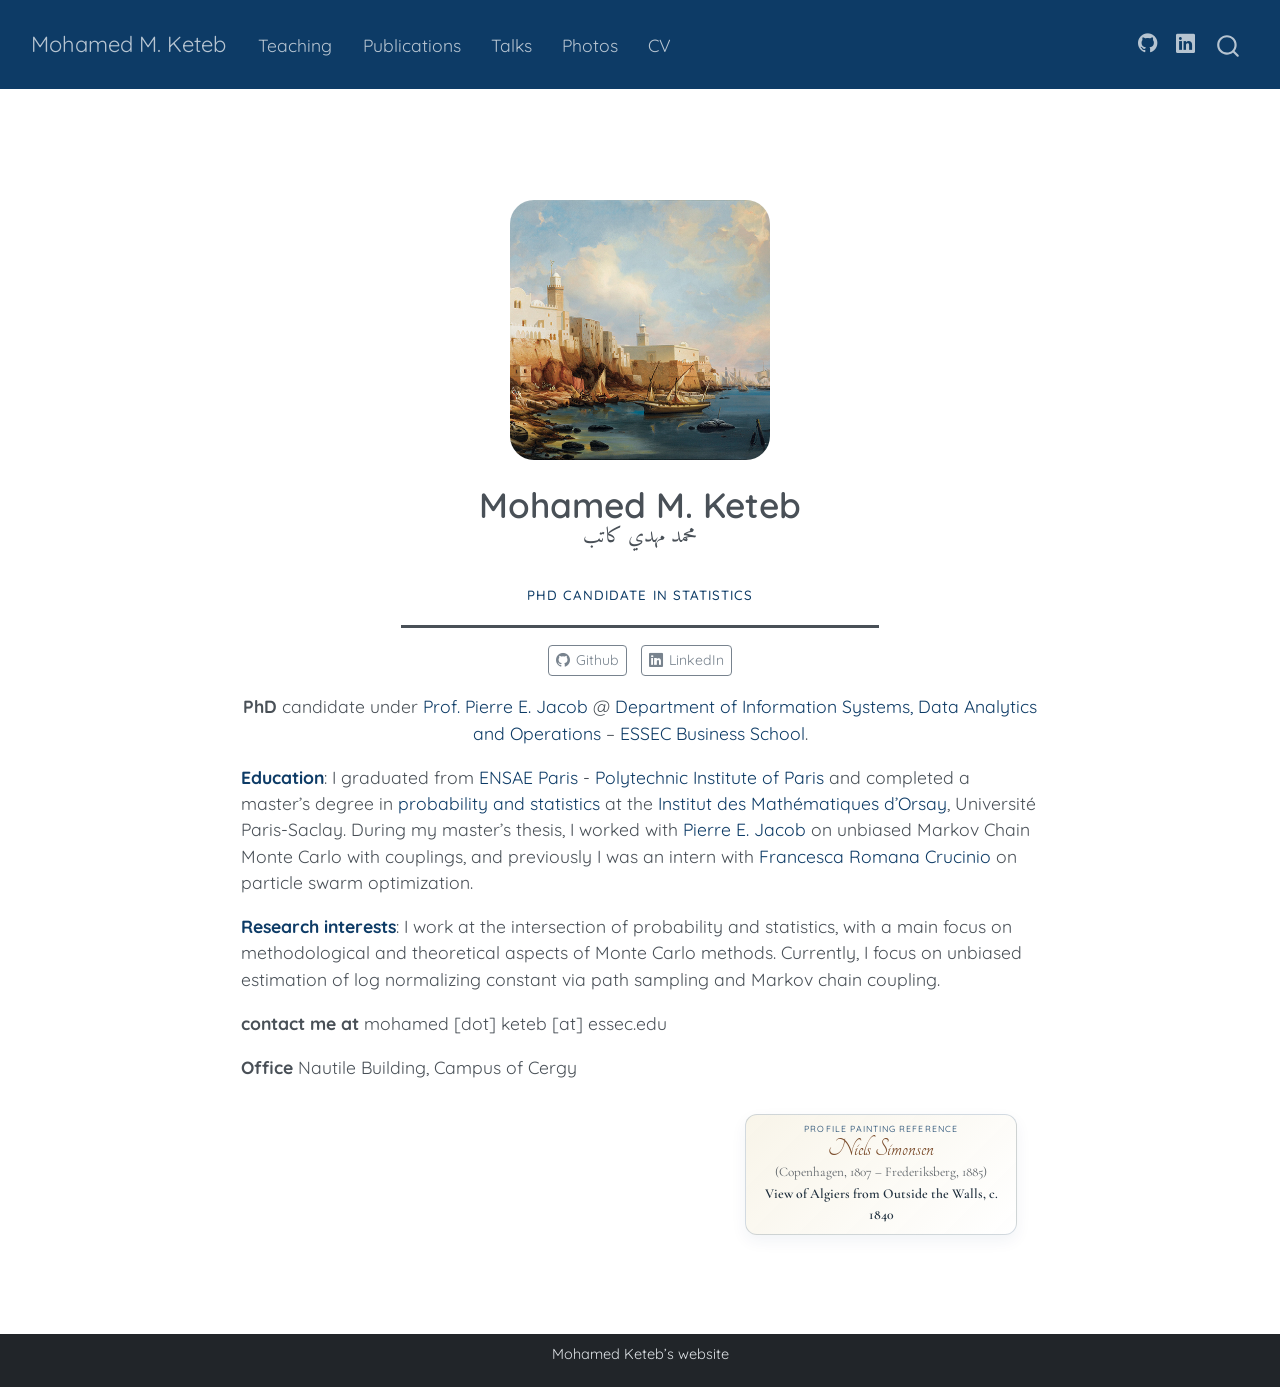
==== commit 4a5dfade: "update" ====
--- a/docs/index.html
+++ b/docs/index.html
@@ -285,7 +285,7 @@
 <p><span class="theme-accent"><strong>Education</strong></span>: I graduated from <a href="https://www.ensae.fr/">ENSAE Paris</a> - <a href="https://www.ip-paris.fr/">Polytechnic Institute of Paris</a> and completed a master’s degree in <a href="https://www.imo.universite-paris-saclay.fr/fr/etudiants/masters/mathematiques-et-applications/m2/mathematiques-de-laleatoire/">probability and statistics</a> at the <a href="https://www.imo.universite-paris-saclay.fr/fr/">Institut des Mathématiques d’Orsay</a>, Université Paris-Saclay. During my master’s thesis, I worked with <a href="https://pierrejacob.org/">Pierre E. Jacob</a> on unbiased Markov Chain Monte Carlo with couplings, and previously I was an intern with <a href="https://francescacrucinio.github.io/">Francesca Romana Crucinio</a> on particle swarm optimization.</p>
 <p><span class="theme-accent"><strong>Research interests</strong></span>: I work at the intersection of probability and statistics, with a main focus on methodological and theoretical aspects of Monte Carlo methods. Currently, I focus on unbiased estimation of log normalizing constant via path sampling and Markov chain coupling.</p>
 <p><strong>contact me at</strong> mohamed [dot] keteb [at] essec.edu</p>
-<p><strong>Office</strong> Nautile Bulding, Campus of Cergy</p>
+<p><strong>Office</strong> Nautile Building, Campus of Cergy</p>
 <div class="profile-art-note">
   <span class="profile-art-kicker">Profile Painting Reference</span>
   <span class="profile-art-artist">Niels Simonsen</span>
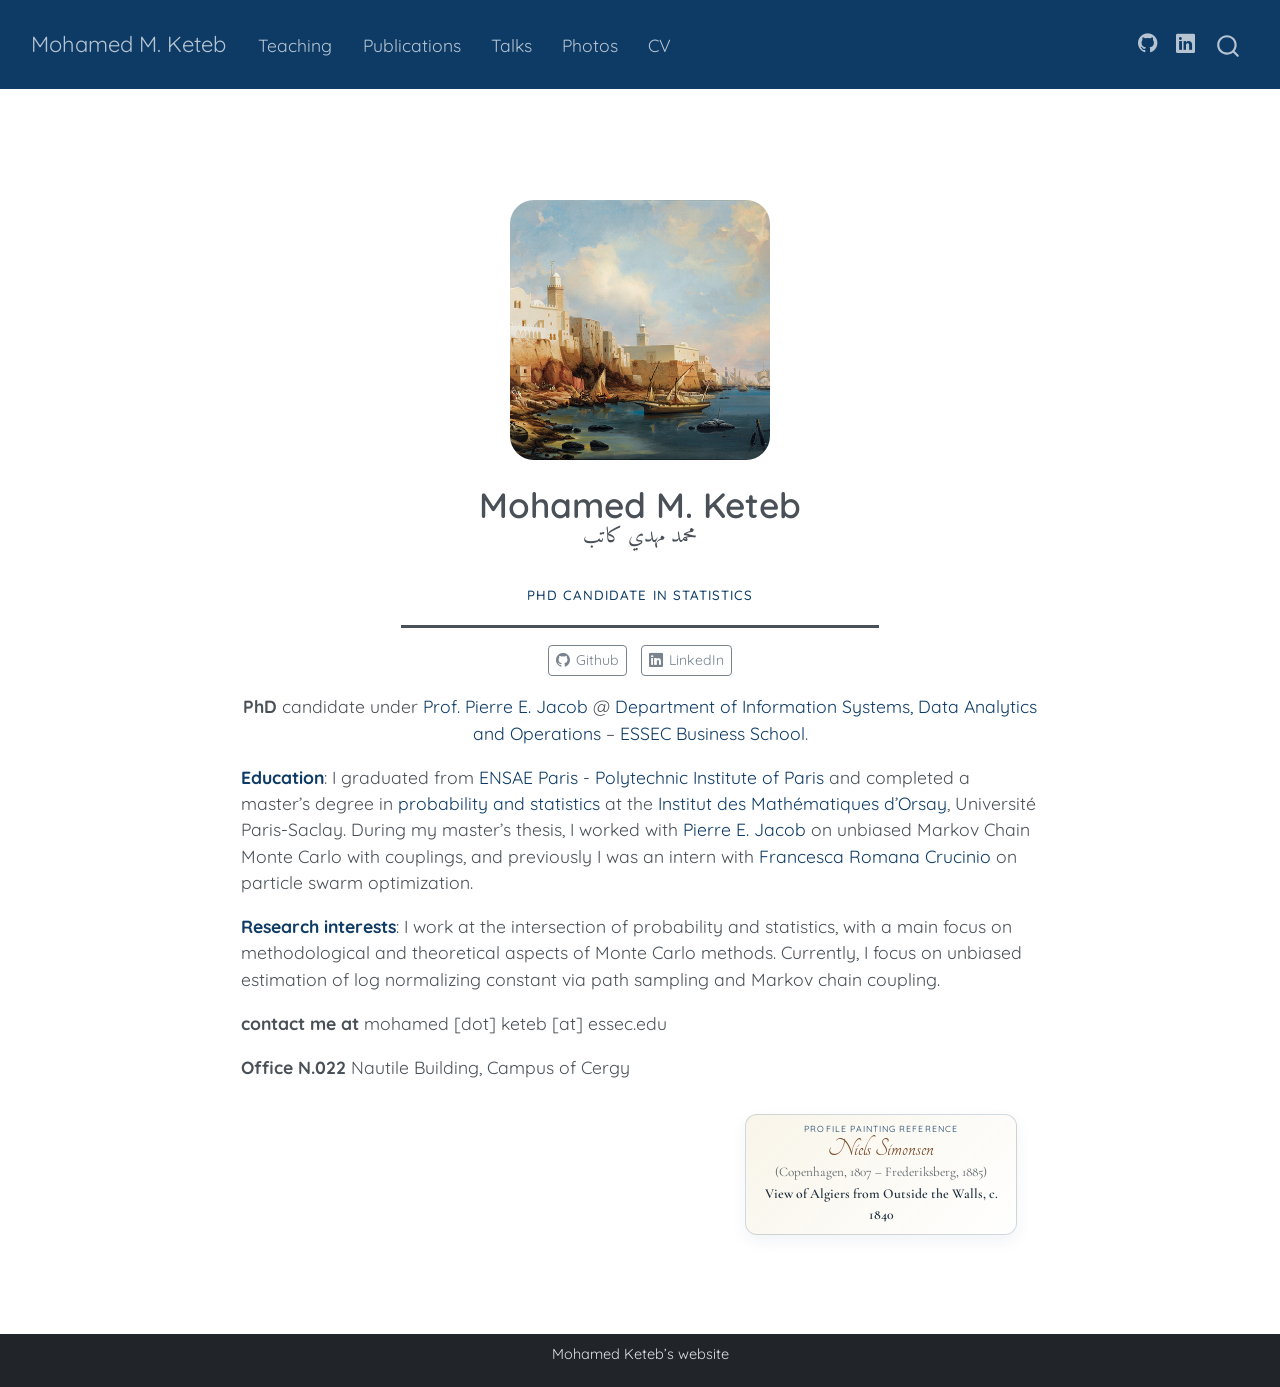
==== commit 44d063ec: "update" ====
--- a/docs/index.html
+++ b/docs/index.html
@@ -285,7 +285,7 @@
 <p><span class="theme-accent"><strong>Education</strong></span>: I graduated from <a href="https://www.ensae.fr/">ENSAE Paris</a> - <a href="https://www.ip-paris.fr/">Polytechnic Institute of Paris</a> and completed a master’s degree in <a href="https://www.imo.universite-paris-saclay.fr/fr/etudiants/masters/mathematiques-et-applications/m2/mathematiques-de-laleatoire/">probability and statistics</a> at the <a href="https://www.imo.universite-paris-saclay.fr/fr/">Institut des Mathématiques d’Orsay</a>, Université Paris-Saclay. During my master’s thesis, I worked with <a href="https://pierrejacob.org/">Pierre E. Jacob</a> on unbiased Markov Chain Monte Carlo with couplings, and previously I was an intern with <a href="https://francescacrucinio.github.io/">Francesca Romana Crucinio</a> on particle swarm optimization.</p>
 <p><span class="theme-accent"><strong>Research interests</strong></span>: I work at the intersection of probability and statistics, with a main focus on methodological and theoretical aspects of Monte Carlo methods. Currently, I focus on unbiased estimation of log normalizing constant via path sampling and Markov chain coupling.</p>
 <p><strong>contact me at</strong> mohamed [dot] keteb [at] essec.edu</p>
-<p><strong>Office</strong> Nautile Building, Campus of Cergy</p>
+<p><strong>Office N.022</strong> Nautile Building, Campus of Cergy</p>
 <div class="profile-art-note">
   <span class="profile-art-kicker">Profile Painting Reference</span>
   <span class="profile-art-artist">Niels Simonsen</span>
